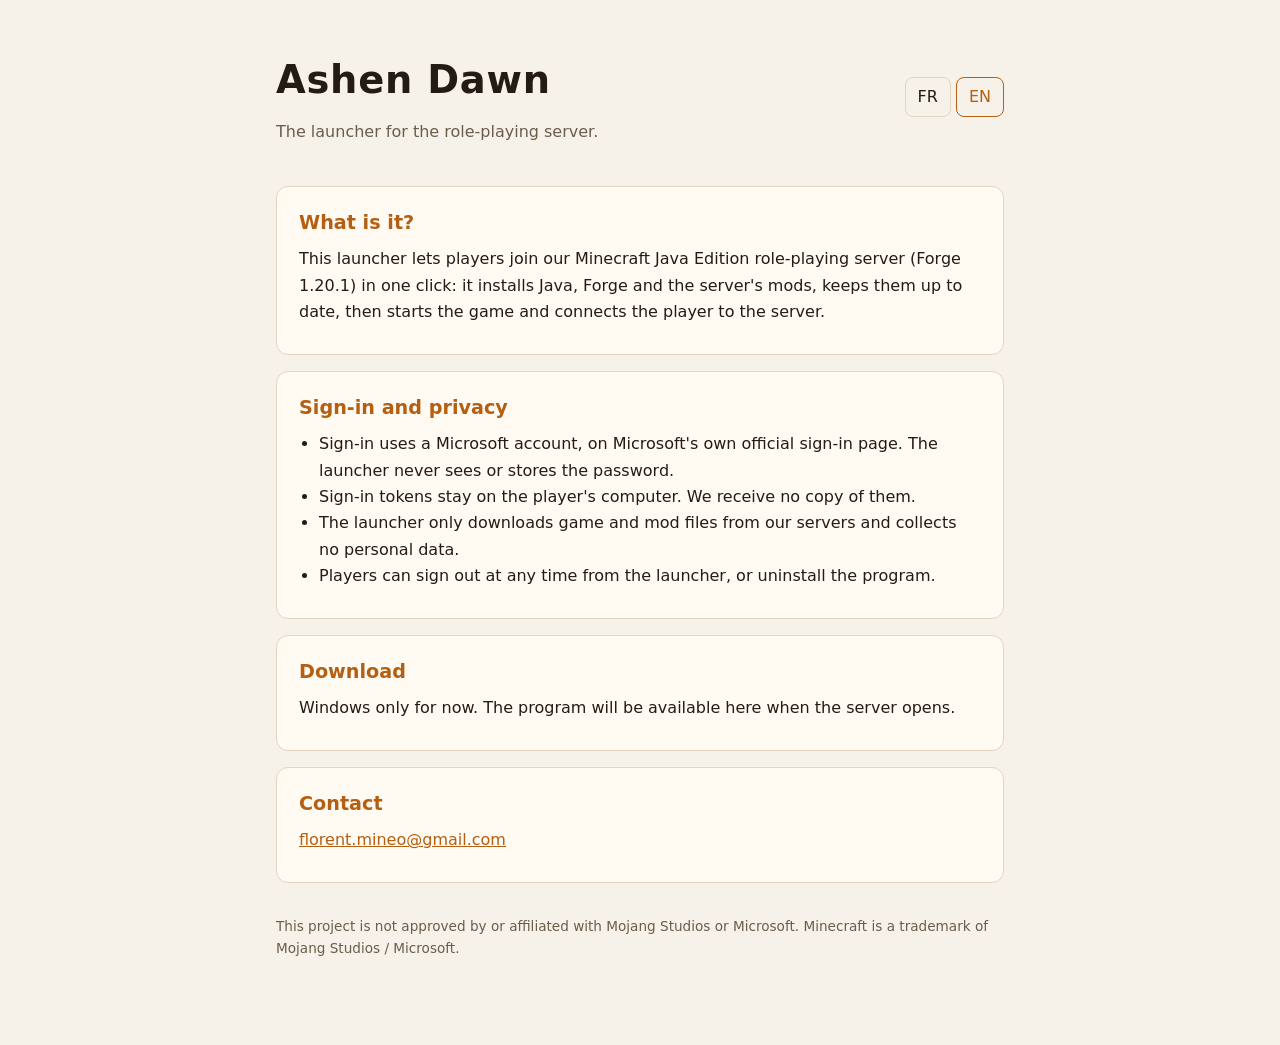
==== index.html @ 4f40e123 "Add files via upload" ====
<!doctype html>
<html lang="fr">
<head>
<meta charset="utf-8">
<meta name="viewport" content="width=device-width, initial-scale=1">
<title>Ashen Dawn — Launcher</title>
<meta name="description" content="Launcher du serveur de jeu de rôle Ashen Dawn : connexion Microsoft, installation et mises à jour automatiques. / Launcher for the Ashen Dawn role-playing server.">
<style>
  :root { --bg:#14110f; --card:#1d1915; --ink:#ece4d8; --muted:#a79c8c; --accent:#d9893b; --line:#33291f; }
  @media (prefers-color-scheme: light) { :root { --bg:#f6f1e9; --card:#fffaf2; --ink:#241c14; --muted:#6b5d4b; --accent:#b45f12; --line:#e2d6c2; } }
  * { box-sizing:border-box }
  body { margin:0; background:var(--bg); color:var(--ink); font:16px/1.65 system-ui,-apple-system,"Segoe UI",Roboto,sans-serif }
  main { max-width:760px; margin:0 auto; padding:48px 16px 72px }
  header { display:flex; justify-content:space-between; align-items:center; gap:12px; margin-bottom:40px }
  h1 { font-size:2.4rem; margin:0; letter-spacing:.02em }
  h2 { font-size:1.2rem; margin:0 0 8px; color:var(--accent) }
  .tag { color:var(--muted); margin:8px 0 0 }
  .card { background:var(--card); border:1px solid var(--line); border-radius:12px; padding:20px 22px; margin:0 0 16px }
  .card p, .card ul { margin:0 0 8px } .card ul { padding-left:20px }
  .lang button { background:none; border:1px solid var(--line); color:var(--ink); padding:6px 12px; border-radius:8px; cursor:pointer; font:inherit }
  .lang button[aria-pressed="true"] { border-color:var(--accent); color:var(--accent) }
  a { color:var(--accent) }
  footer { color:var(--muted); font-size:.85rem; margin-top:32px }
  [data-l] { display:none } html[lang="fr"] [data-l="fr"], html[lang="en"] [data-l="en"] { display:revert }
</style>
</head>
<body>
<main>
  <header>
    <div>
      <h1 class="name">Ashen Dawn</h1>
      <p class="tag"><span data-l="fr">Le launcher du serveur de jeu de rôle.</span><span data-l="en">The launcher for the role-playing server.</span></p>
    </div>
    <div class="lang" role="group" aria-label="Langue / Language">
      <button type="button" data-set="fr" aria-pressed="true">FR</button>
      <button type="button" data-set="en" aria-pressed="false">EN</button>
    </div>
  </header>

  <section class="card">
    <h2 data-l="fr">Qu'est-ce que c'est ?</h2><h2 data-l="en">What is it?</h2>
    <p data-l="fr">Ce launcher permet de rejoindre notre serveur de jeu de rôle Minecraft Java Edition (Forge 1.20.1) en un clic : il installe Java, Forge et les mods du serveur, les met à jour automatiquement, puis lance le jeu et connecte le joueur au serveur.</p>
    <p data-l="en">This launcher lets players join our Minecraft Java Edition role-playing server (Forge 1.20.1) in one click: it installs Java, Forge and the server's mods, keeps them up to date, then starts the game and connects the player to the server.</p>
  </section>

  <section class="card">
    <h2 data-l="fr">Connexion et vie privée</h2><h2 data-l="en">Sign-in and privacy</h2>
    <ul data-l="fr">
      <li>La connexion se fait avec un compte Microsoft, sur la page officielle de connexion de Microsoft. Le launcher ne voit ni ne stocke jamais le mot de passe.</li>
      <li>Les jetons de connexion restent sur l'ordinateur du joueur. Nous n'en recevons aucune copie.</li>
      <li>Le launcher ne télécharge que les fichiers du jeu et des mods depuis nos serveurs, et ne collecte aucune donnée personnelle.</li>
      <li>Le joueur peut se déconnecter à tout moment depuis le launcher, ou désinstaller le programme.</li>
    </ul>
    <ul data-l="en">
      <li>Sign-in uses a Microsoft account, on Microsoft's own official sign-in page. The launcher never sees or stores the password.</li>
      <li>Sign-in tokens stay on the player's computer. We receive no copy of them.</li>
      <li>The launcher only downloads game and mod files from our servers and collects no personal data.</li>
      <li>Players can sign out at any time from the launcher, or uninstall the program.</li>
    </ul>
  </section>

  <section class="card">
    <h2 data-l="fr">Téléchargement</h2><h2 data-l="en">Download</h2>
    <p data-l="fr">Windows uniquement pour le moment. Le programme sera proposé ici quand le serveur ouvrira.</p>
    <p data-l="en">Windows only for now. The program will be available here when the server opens.</p>
  </section>

  <section class="card">
    <h2 data-l="fr">Contact</h2><h2 data-l="en">Contact</h2>
    <p><a href="mailto:florent.mineo@gmail.com">florent.mineo@gmail.com</a></p>
  </section>

  <footer>
    <p data-l="fr">Ce projet n'est ni approuvé par Mojang Studios ou Microsoft, ni affilié à eux. Minecraft est une marque de Mojang Studios / Microsoft.</p>
    <p data-l="en">This project is not approved by or affiliated with Mojang Studios or Microsoft. Minecraft is a trademark of Mojang Studios / Microsoft.</p>
  </footer>
</main>
<script>
(function () {
  var NAME = "Ashen Dawn";   // nom provisoire : à changer ici seulement (et dans <title>)
  var els = document.querySelectorAll(".name"); for (var i = 0; i < els.length; i++) els[i].textContent = NAME;
  document.title = NAME + " — Launcher";
  function set(l) {
    document.documentElement.lang = l;
    var b = document.querySelectorAll("[data-set]");
    for (var i = 0; i < b.length; i++) b[i].setAttribute("aria-pressed", b[i].getAttribute("data-set") === l ? "true" : "false");
    try { localStorage.setItem("lang", l); } catch (e) {}
  }
  var init = "fr";
  try { init = localStorage.getItem("lang") || ((navigator.language || "fr").slice(0, 2) === "fr" ? "fr" : "en"); } catch (e) {}
  set(init === "en" ? "en" : "fr");
  var b = document.querySelectorAll("[data-set]");
  for (var j = 0; j < b.length; j++) b[j].addEventListener("click", function () { set(this.getAttribute("data-set")); });
})();
</script>
</body>
</html>
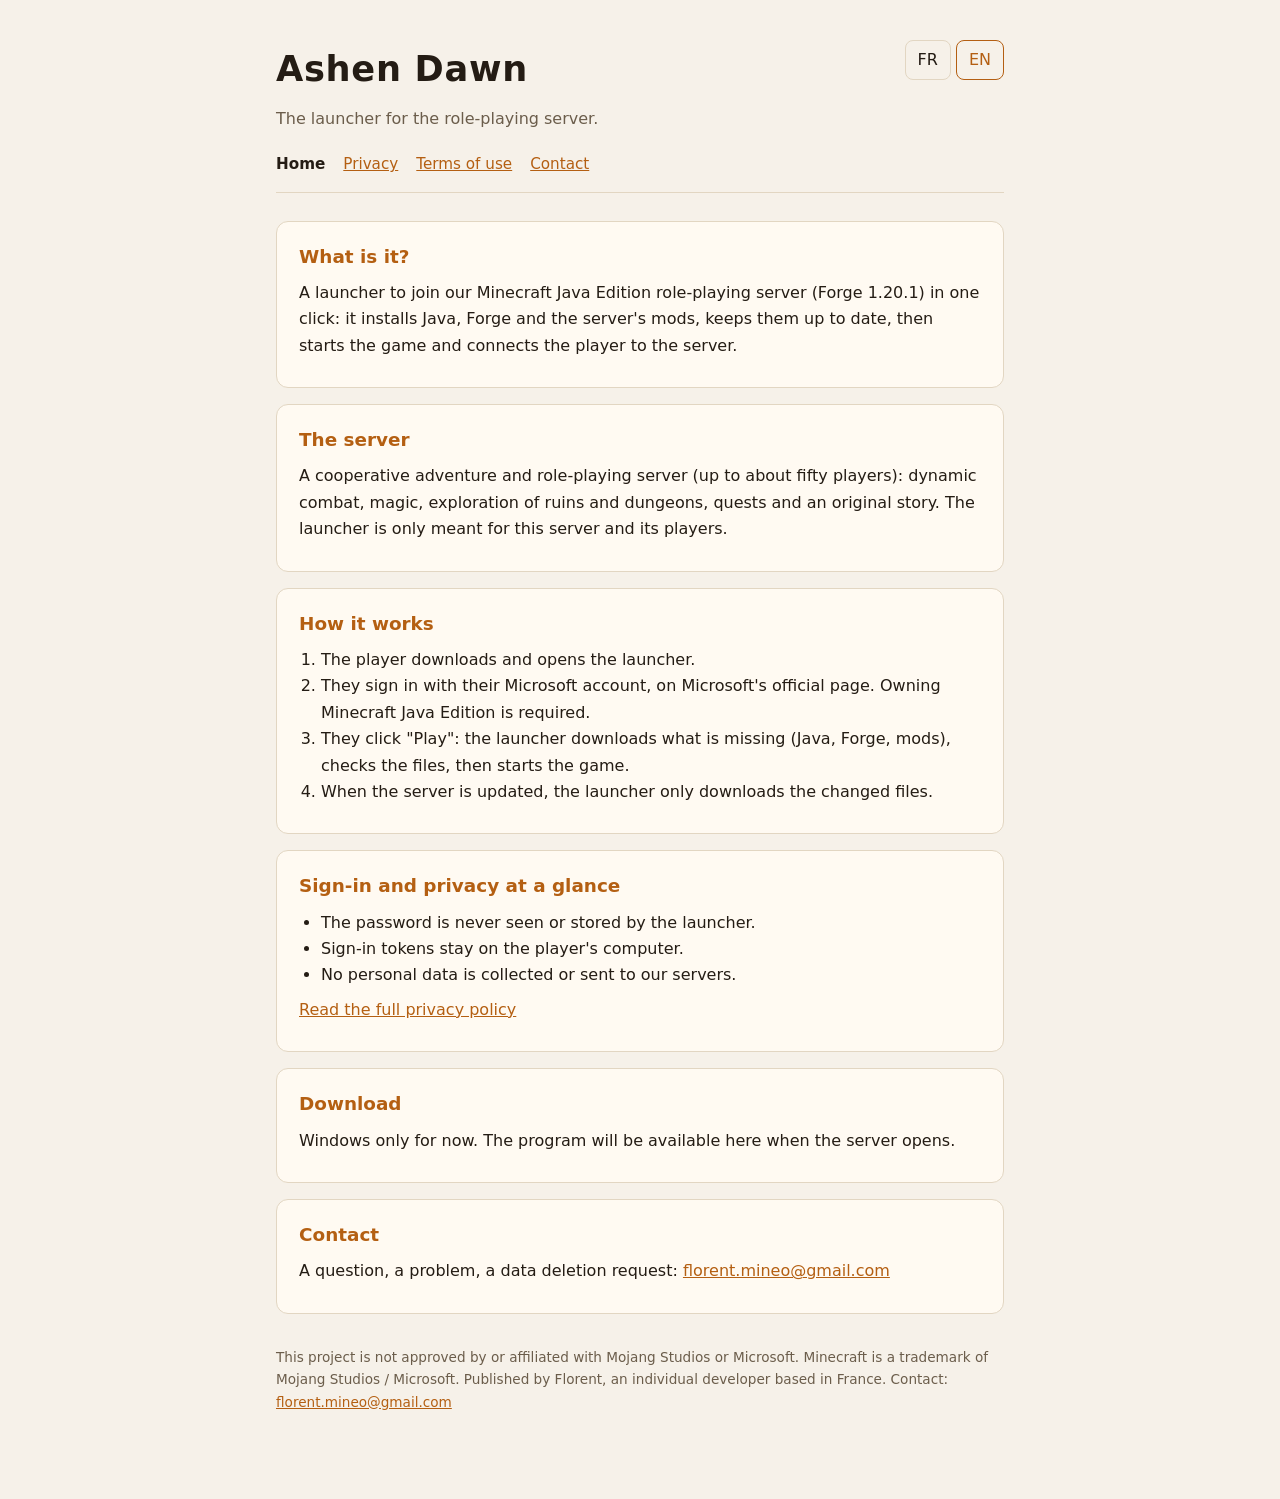
==== commit 645ad41d: "Add files via upload" ====
--- a/index.html
+++ b/index.html
@@ -3,26 +3,9 @@
 <head>
 <meta charset="utf-8">
 <meta name="viewport" content="width=device-width, initial-scale=1">
-<title>Ashen Dawn — Launcher</title>
-<meta name="description" content="Launcher du serveur de jeu de rôle Ashen Dawn : connexion Microsoft, installation et mises à jour automatiques. / Launcher for the Ashen Dawn role-playing server.">
-<style>
-  :root { --bg:#14110f; --card:#1d1915; --ink:#ece4d8; --muted:#a79c8c; --accent:#d9893b; --line:#33291f; }
-  @media (prefers-color-scheme: light) { :root { --bg:#f6f1e9; --card:#fffaf2; --ink:#241c14; --muted:#6b5d4b; --accent:#b45f12; --line:#e2d6c2; } }
-  * { box-sizing:border-box }
-  body { margin:0; background:var(--bg); color:var(--ink); font:16px/1.65 system-ui,-apple-system,"Segoe UI",Roboto,sans-serif }
-  main { max-width:760px; margin:0 auto; padding:48px 16px 72px }
-  header { display:flex; justify-content:space-between; align-items:center; gap:12px; margin-bottom:40px }
-  h1 { font-size:2.4rem; margin:0; letter-spacing:.02em }
-  h2 { font-size:1.2rem; margin:0 0 8px; color:var(--accent) }
-  .tag { color:var(--muted); margin:8px 0 0 }
-  .card { background:var(--card); border:1px solid var(--line); border-radius:12px; padding:20px 22px; margin:0 0 16px }
-  .card p, .card ul { margin:0 0 8px } .card ul { padding-left:20px }
-  .lang button { background:none; border:1px solid var(--line); color:var(--ink); padding:6px 12px; border-radius:8px; cursor:pointer; font:inherit }
-  .lang button[aria-pressed="true"] { border-color:var(--accent); color:var(--accent) }
-  a { color:var(--accent) }
-  footer { color:var(--muted); font-size:.85rem; margin-top:32px }
-  [data-l] { display:none } html[lang="fr"] [data-l="fr"], html[lang="en"] [data-l="en"] { display:revert }
-</style>
+<title data-fr="{name} — Launcher" data-en="{name} — Launcher">{name} — Launcher</title>
+<meta name="description" content="Launcher du serveur de jeu de rôle : connexion Microsoft, installation et mises à jour automatiques. / Launcher for the role-playing server.">
+<link rel="stylesheet" href="style.css">
 </head>
 <body>
 <main>
@@ -36,62 +19,73 @@
       <button type="button" data-set="en" aria-pressed="false">EN</button>
     </div>
   </header>
+  <nav aria-label="Navigation">
+    <a href="index.html" aria-current="page"><span data-l="fr">Accueil</span><span data-l="en">Home</span></a>
+    <a href="privacy.html"><span data-l="fr">Confidentialité</span><span data-l="en">Privacy</span></a>
+    <a href="terms.html"><span data-l="fr">Conditions d'utilisation</span><span data-l="en">Terms of use</span></a>
+    <a href="mailto:florent.mineo@gmail.com">Contact</a>
+  </nav>
 
   <section class="card">
     <h2 data-l="fr">Qu'est-ce que c'est ?</h2><h2 data-l="en">What is it?</h2>
-    <p data-l="fr">Ce launcher permet de rejoindre notre serveur de jeu de rôle Minecraft Java Edition (Forge 1.20.1) en un clic : il installe Java, Forge et les mods du serveur, les met à jour automatiquement, puis lance le jeu et connecte le joueur au serveur.</p>
-    <p data-l="en">This launcher lets players join our Minecraft Java Edition role-playing server (Forge 1.20.1) in one click: it installs Java, Forge and the server's mods, keeps them up to date, then starts the game and connects the player to the server.</p>
+    <p data-l="fr">Un launcher pour rejoindre en un clic notre serveur de jeu de rôle Minecraft Java Edition (Forge 1.20.1) : il installe Java, Forge et les mods du serveur, les met à jour automatiquement, puis lance le jeu et connecte le joueur au serveur.</p>
+    <p data-l="en">A launcher to join our Minecraft Java Edition role-playing server (Forge 1.20.1) in one click: it installs Java, Forge and the server's mods, keeps them up to date, then starts the game and connects the player to the server.</p>
   </section>
 
   <section class="card">
-    <h2 data-l="fr">Connexion et vie privée</h2><h2 data-l="en">Sign-in and privacy</h2>
+    <h2 data-l="fr">Le serveur</h2><h2 data-l="en">The server</h2>
+    <p data-l="fr">Un serveur d'aventure et de jeu de rôle en équipe (jusqu'à une cinquantaine de joueurs) : combat dynamique, magie, exploration de ruines et de donjons, quêtes et histoire originale. Le launcher n'est destiné qu'à ce serveur et à ses joueurs.</p>
+    <p data-l="en">A cooperative adventure and role-playing server (up to about fifty players): dynamic combat, magic, exploration of ruins and dungeons, quests and an original story. The launcher is only meant for this server and its players.</p>
+  </section>
+
+  <section class="card">
+    <h2 data-l="fr">Comment ça marche</h2><h2 data-l="en">How it works</h2>
+    <ol data-l="fr">
+      <li>Le joueur télécharge et ouvre le launcher.</li>
+      <li>Il se connecte avec son compte Microsoft, sur la page officielle de Microsoft. Il faut posséder Minecraft Java Edition.</li>
+      <li>Il clique sur « Jouer » : le launcher télécharge ce qui manque (Java, Forge, mods), vérifie les fichiers, puis lance le jeu.</li>
+      <li>À chaque mise à jour du serveur, le launcher ne télécharge que les fichiers modifiés.</li>
+    </ol>
+    <ol data-l="en">
+      <li>The player downloads and opens the launcher.</li>
+      <li>They sign in with their Microsoft account, on Microsoft's official page. Owning Minecraft Java Edition is required.</li>
+      <li>They click "Play": the launcher downloads what is missing (Java, Forge, mods), checks the files, then starts the game.</li>
+      <li>When the server is updated, the launcher only downloads the changed files.</li>
+    </ol>
+  </section>
+
+  <section class="card">
+    <h2 data-l="fr">Connexion et vie privée, en bref</h2><h2 data-l="en">Sign-in and privacy at a glance</h2>
     <ul data-l="fr">
-      <li>La connexion se fait avec un compte Microsoft, sur la page officielle de connexion de Microsoft. Le launcher ne voit ni ne stocke jamais le mot de passe.</li>
-      <li>Les jetons de connexion restent sur l'ordinateur du joueur. Nous n'en recevons aucune copie.</li>
-      <li>Le launcher ne télécharge que les fichiers du jeu et des mods depuis nos serveurs, et ne collecte aucune donnée personnelle.</li>
-      <li>Le joueur peut se déconnecter à tout moment depuis le launcher, ou désinstaller le programme.</li>
+      <li>Le mot de passe n'est jamais vu ni stocké par le launcher.</li>
+      <li>Les jetons de connexion restent sur l'ordinateur du joueur.</li>
+      <li>Aucune donnée personnelle n'est collectée ni envoyée à nos serveurs.</li>
     </ul>
     <ul data-l="en">
-      <li>Sign-in uses a Microsoft account, on Microsoft's own official sign-in page. The launcher never sees or stores the password.</li>
-      <li>Sign-in tokens stay on the player's computer. We receive no copy of them.</li>
-      <li>The launcher only downloads game and mod files from our servers and collects no personal data.</li>
-      <li>Players can sign out at any time from the launcher, or uninstall the program.</li>
+      <li>The password is never seen or stored by the launcher.</li>
+      <li>Sign-in tokens stay on the player's computer.</li>
+      <li>No personal data is collected or sent to our servers.</li>
     </ul>
+    <p><a href="privacy.html"><span data-l="fr">Lire la politique de confidentialité complète</span><span data-l="en">Read the full privacy policy</span></a></p>
   </section>
 
   <section class="card">
     <h2 data-l="fr">Téléchargement</h2><h2 data-l="en">Download</h2>
-    <p data-l="fr">Windows uniquement pour le moment. Le programme sera proposé ici quand le serveur ouvrira.</p>
+    <p data-l="fr">Windows uniquement pour le moment. Le programme sera proposé ici à l'ouverture du serveur.</p>
     <p data-l="en">Windows only for now. The program will be available here when the server opens.</p>
   </section>
 
   <section class="card">
-    <h2 data-l="fr">Contact</h2><h2 data-l="en">Contact</h2>
-    <p><a href="mailto:florent.mineo@gmail.com">florent.mineo@gmail.com</a></p>
+    <h2>Contact</h2>
+    <p data-l="fr">Une question, un problème, une demande de suppression de données : <a href="mailto:florent.mineo@gmail.com">florent.mineo@gmail.com</a></p>
+    <p data-l="en">A question, a problem, a data deletion request: <a href="mailto:florent.mineo@gmail.com">florent.mineo@gmail.com</a></p>
   </section>
 
   <footer>
-    <p data-l="fr">Ce projet n'est ni approuvé par Mojang Studios ou Microsoft, ni affilié à eux. Minecraft est une marque de Mojang Studios / Microsoft.</p>
-    <p data-l="en">This project is not approved by or affiliated with Mojang Studios or Microsoft. Minecraft is a trademark of Mojang Studios / Microsoft.</p>
+    <p data-l="fr">Ce projet n'est ni approuvé par Mojang Studios ou Microsoft, ni affilié à eux. Minecraft est une marque de Mojang Studios / Microsoft. Édité à titre individuel par Florent, développeur basé en France. Contact : <a href="mailto:florent.mineo@gmail.com">florent.mineo@gmail.com</a></p>
+    <p data-l="en">This project is not approved by or affiliated with Mojang Studios or Microsoft. Minecraft is a trademark of Mojang Studios / Microsoft. Published by Florent, an individual developer based in France. Contact: <a href="mailto:florent.mineo@gmail.com">florent.mineo@gmail.com</a></p>
   </footer>
 </main>
-<script>
-(function () {
-  var NAME = "Ashen Dawn";   // nom provisoire : à changer ici seulement (et dans <title>)
-  var els = document.querySelectorAll(".name"); for (var i = 0; i < els.length; i++) els[i].textContent = NAME;
-  document.title = NAME + " — Launcher";
-  function set(l) {
-    document.documentElement.lang = l;
-    var b = document.querySelectorAll("[data-set]");
-    for (var i = 0; i < b.length; i++) b[i].setAttribute("aria-pressed", b[i].getAttribute("data-set") === l ? "true" : "false");
-    try { localStorage.setItem("lang", l); } catch (e) {}
-  }
-  var init = "fr";
-  try { init = localStorage.getItem("lang") || ((navigator.language || "fr").slice(0, 2) === "fr" ? "fr" : "en"); } catch (e) {}
-  set(init === "en" ? "en" : "fr");
-  var b = document.querySelectorAll("[data-set]");
-  for (var j = 0; j < b.length; j++) b[j].addEventListener("click", function () { set(this.getAttribute("data-set")); });
-})();
-</script>
+<script src="app.js"></script>
 </body>
 </html>
--- a/style.css
+++ b/style.css
@@ -0,0 +1,22 @@
+:root { --bg:#14110f; --card:#1d1915; --ink:#ece4d8; --muted:#a79c8c; --accent:#d9893b; --line:#33291f; }
+@media (prefers-color-scheme: light) { :root { --bg:#f6f1e9; --card:#fffaf2; --ink:#241c14; --muted:#6b5d4b; --accent:#b45f12; --line:#e2d6c2; } }
+* { box-sizing:border-box }
+body { margin:0; background:var(--bg); color:var(--ink); font:16px/1.65 system-ui,-apple-system,"Segoe UI",Roboto,sans-serif }
+main { max-width:760px; margin:0 auto; padding:40px 16px 72px }
+header { display:flex; justify-content:space-between; align-items:flex-start; gap:12px; margin-bottom:20px }
+h1 { font-size:2.2rem; margin:0; letter-spacing:.02em }
+h2 { font-size:1.15rem; margin:0 0 8px; color:var(--accent) }
+.tag { color:var(--muted); margin:8px 0 0 }
+nav { display:flex; flex-wrap:wrap; gap:6px 18px; margin:0 0 28px; padding:0 0 14px; border-bottom:1px solid var(--line); font-size:.95rem }
+nav a[aria-current="page"] { color:var(--ink); text-decoration:none; font-weight:600 }
+.card { background:var(--card); border:1px solid var(--line); border-radius:12px; padding:20px 22px; margin:0 0 16px }
+.card p, .card ul, .card ol { margin:0 0 8px } .card ul, .card ol { padding-left:22px }
+.lang button { background:none; border:1px solid var(--line); color:var(--ink); padding:6px 12px; border-radius:8px; cursor:pointer; font:inherit }
+.lang button[aria-pressed="true"] { border-color:var(--accent); color:var(--accent) }
+a { color:var(--accent) }
+table { width:100%; border-collapse:collapse; font-size:.95rem }
+th, td { text-align:left; padding:8px 10px; border-bottom:1px solid var(--line); vertical-align:top }
+th { color:var(--muted); font-weight:600 }
+footer { color:var(--muted); font-size:.85rem; margin-top:32px }
+.note { color:var(--muted); font-size:.9rem }
+[data-l] { display:none } html[lang="fr"] [data-l="fr"], html[lang="en"] [data-l="en"] { display:revert }
